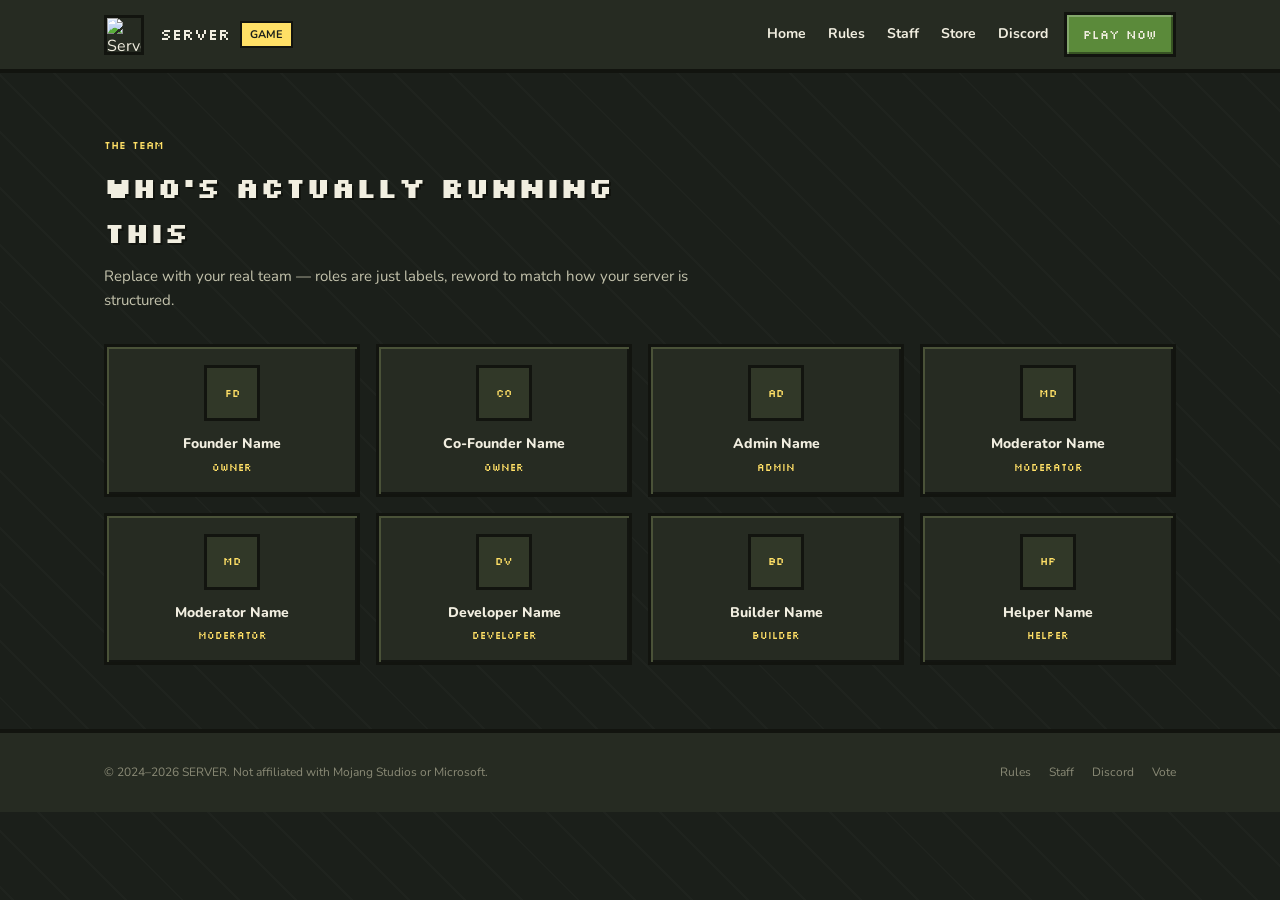
==== staff.html @ 4fe77b31 "Add files via upload" ====
<!DOCTYPE html>
<html lang="en">
<head>
<meta charset="UTF-8">
<meta name="viewport" content="width=device-width, initial-scale=1.0">
<title>Staff — Minecraft Server Website Template</title>
<link rel="preconnect" href="https://fonts.googleapis.com">
<link href="https://fonts.googleapis.com/css2?family=Silkscreen:wght@400;700&family=Nunito:wght@400;600;800&display=swap" rel="stylesheet">
<link rel="stylesheet" href="style.css">
</head>
<body>

<header class="nav">
  <div class="wrap nav-inner">
    <img class="nav-logo" src="images/logo.png" alt="Server logo">
    <div class="brand">
      <span data-site="serverName">SERVER</span>
      <span class="tag" data-site="gameName">GAME</span>
    </div>
    <nav class="links">
      <a href="index.html">Home</a>
      <a data-href="rules" href="rules.html">Rules</a>
      <a data-href="staff" href="staff.html">Staff</a>
      <a href="store.html">Store</a>
      <a data-href="discord" href="#">Discord</a>
    </nav>
    <a class="nav-cta" data-href="store" href="#">Play Now</a>
    <button class="nav-toggle" aria-label="Toggle menu">☰</button>
  </div>
</header>

<section class="section">
  <div class="wrap">
    <div class="section-head">
      <div class="section-eyebrow">The team</div>
      <h2>Who's actually running this</h2>
      <p class="section-sub">Replace with your real team — roles are just labels, reword to match how your server is structured.</p>
    </div>
    <div class="staff-grid">
      <div class="staff-card"><div class="staff-avatar">FD</div><div class="staff-name">Founder Name</div><div class="staff-role">Owner</div></div>
      <div class="staff-card"><div class="staff-avatar">CO</div><div class="staff-name">Co-Founder Name</div><div class="staff-role">Owner</div></div>
      <div class="staff-card"><div class="staff-avatar">AD</div><div class="staff-name">Admin Name</div><div class="staff-role">Admin</div></div>
      <div class="staff-card"><div class="staff-avatar">MD</div><div class="staff-name">Moderator Name</div><div class="staff-role">Moderator</div></div>
      <div class="staff-card"><div class="staff-avatar">MD</div><div class="staff-name">Moderator Name</div><div class="staff-role">Moderator</div></div>
      <div class="staff-card"><div class="staff-avatar">DV</div><div class="staff-name">Developer Name</div><div class="staff-role">Developer</div></div>
      <div class="staff-card"><div class="staff-avatar">BD</div><div class="staff-name">Builder Name</div><div class="staff-role">Builder</div></div>
      <div class="staff-card"><div class="staff-avatar">HP</div><div class="staff-name">Helper Name</div><div class="staff-role">Helper</div></div>
    </div>
  </div>
</section>

<footer>
  <div class="wrap footer-inner">
    <div>© <span data-site="foundedYear">2024</span>–2026 <span data-site="serverName">SERVER</span>. Not affiliated with Mojang Studios or Microsoft.</div>
    <div class="footer-links">
      <a data-href="rules" href="rules.html">Rules</a>
      <a data-href="staff" href="staff.html">Staff</a>
      <a data-href="discord" href="#">Discord</a>
      <a data-href="vote" href="#">Vote</a>
    </div>
  </div>
</footer>

<script src="config.js"></script>
<script src="script.js"></script>
</body>
</html>
---- style.css ----
/* minecraft theme — hotbar stat display, pixel bevels, Silkscreen font */

:root {
  --bg-0: #1b1f1a;
  --bg-1: #262b22;
  --bg-2: #313828;
  --border: #12140f;
  --panel-light: #4a5238;

  --text-hi: #f1eee0;
  --text-mid: #c3c2ac;
  --text-low: #8a8a76;

  --accent-primary: #5b8a3a;
  --accent-secondary: #ffe066;

  --font-display: 'Silkscreen', monospace;
  --font-body: 'Nunito', sans-serif;
}

* { box-sizing: border-box; margin: 0; padding: 0; }
html { scroll-behavior: smooth; }

body {
  background: var(--bg-0);
  background-image:
    repeating-linear-gradient(45deg, rgba(255,255,255,.02) 0 2px, transparent 2px 40px);
  color: var(--text-hi);
  font-family: var(--font-body);
  line-height: 1.6;
}

a { color: inherit; text-decoration: none; }
img { max-width: 100%; display: block; }
.wrap { max-width: 1120px; margin: 0 auto; padding: 0 24px; }

/* pixel bevel — the recurring motif instead of border-radius/shadow */
.pixel-panel {
  background: var(--bg-1);
  border: 4px solid var(--border);
  box-shadow: inset 3px 3px 0 var(--panel-light), inset -3px -3px 0 rgba(0,0,0,.5);
}

.status-dot {
  width: 10px; height: 10px;
  background: var(--accent-secondary);
  box-shadow: 0 0 0 2px var(--border);
  display: inline-block;
  animation: blink 1.6s steps(1) infinite;
}
@keyframes blink { 50% { opacity: .3; } }
@media (prefers-reduced-motion: reduce) { .status-dot { animation: none; } }

/* ---------- nav ---------- */
header.nav {
  background: var(--bg-1);
  border-bottom: 4px solid var(--border);
  position: sticky; top: 0; z-index: 50;
}
.nav-inner { display: flex; align-items: center; gap: 16px; padding: 12px 24px; }
.nav-logo {
  width: 40px; height: 40px;
  border: 3px solid var(--border);
  image-rendering: pixelated;
}
.brand { font-family: var(--font-display); font-size: 16px; display: flex; align-items: center; gap: 10px; }
.brand .tag {
  font-family: var(--font-body); font-weight: 700; font-size: 11px;
  color: var(--bg-0); background: var(--accent-secondary);
  padding: 3px 8px; border: 2px solid var(--border);
}
nav.links { display: flex; gap: 22px; margin-left: auto; font-size: 14px; font-weight: 700; }
nav.links a:hover { color: var(--accent-secondary); }
.nav-cta {
  font-family: var(--font-display); font-size: 12px;
  background: var(--accent-primary); color: var(--text-hi);
  padding: 10px 16px; border: 3px solid var(--border);
  box-shadow: inset 2px 2px 0 rgba(255,255,255,.25), inset -2px -2px 0 rgba(0,0,0,.4);
}
.nav-cta:active { box-shadow: inset -2px -2px 0 rgba(255,255,255,.25), inset 2px 2px 0 rgba(0,0,0,.4); }
.nav-toggle { display: none; background: var(--bg-2); border: 3px solid var(--border); color: var(--text-hi); padding: 8px 10px; }

/* ---------- hero w/ banner image slot ---------- */
.hero {
  position: relative;
  background-image: url('images/banner.png');
  background-size: cover;
  background-position: center;
  border-bottom: 6px solid var(--border);
}
.hero::after {
  content: "";
  position: absolute; inset: 0; z-index: 1;
  background: linear-gradient(180deg, rgba(27,31,26,.55), rgba(27,31,26,.92));
}
.hero-inner { position: relative; z-index: 2; padding: 80px 24px 40px; text-align: center; }
.eyebrow {
  font-family: var(--font-display); font-size: 11px; color: var(--accent-secondary);
  display: inline-flex; align-items: center; gap: 8px; margin-bottom: 18px;
}
h1.hero-title {
  font-family: var(--font-display);
  font-size: clamp(32px, 6vw, 56px);
  text-shadow: 4px 4px 0 var(--border);
  margin-bottom: 18px;
}
.hero-tagline { color: var(--text-hi); font-size: 16px; max-width: 50ch; margin: 0 auto 30px; }
.hero-actions { display: flex; gap: 14px; justify-content: center; flex-wrap: wrap; }

.btn {
  font-family: var(--font-display); font-size: 12px;
  padding: 14px 22px; border: 3px solid var(--border);
  cursor: pointer; display: inline-flex; align-items: center; gap: 8px;
}
.btn-primary { background: var(--accent-primary); color: var(--text-hi); box-shadow: inset 2px 2px 0 rgba(255,255,255,.3), inset -2px -2px 0 rgba(0,0,0,.4); }
.btn-ghost { background: var(--bg-1); color: var(--text-hi); box-shadow: inset 2px 2px 0 var(--panel-light), inset -2px -2px 0 rgba(0,0,0,.4); }
.btn:active { box-shadow: inset -2px -2px 0 rgba(255,255,255,.3), inset 2px 2px 0 rgba(0,0,0,.4); }

/* hotbar */
.hotbar {
  position: relative;
  display: flex;
  gap: 6px;
  justify-content: center;
  padding: 40px 24px 0;
  background: var(--bg-0);
  flex-wrap: wrap;
}
.slot {
  width: 68px; height: 68px;
  background: var(--bg-2);
  border: 3px solid var(--border);
  box-shadow: inset 3px 3px 0 var(--panel-light), inset -3px -3px 0 rgba(0,0,0,.5);
  display: flex; flex-direction: column; align-items: center; justify-content: center;
  position: relative;
}
.slot .icon { font-size: 20px; }
.slot .val { font-family: var(--font-display); font-size: 10px; color: var(--accent-secondary); margin-top: 4px; }
.slot .empty { opacity: .25; }
.slot::before {
  content: attr(data-label);
  position: absolute; bottom: -20px; font-size: 10px; color: var(--text-low);
  white-space: nowrap;
}

/* ---------- stats caption row under hotbar ---------- */
.hotbar-caption { text-align: center; padding: 30px 0 50px; color: var(--text-mid); font-size: 13px; }

/* ---------- section shell ---------- */
.section { padding: 64px 0; }
.section-head { margin-bottom: 32px; max-width: 60ch; }
.section-eyebrow { font-family: var(--font-display); font-size: 11px; color: var(--accent-secondary); margin-bottom: 10px; }
.section h2 { font-family: var(--font-display); font-size: clamp(20px,3vw,28px); margin-bottom: 10px; text-shadow: 2px 2px 0 var(--border); }
.section-sub { color: var(--text-mid); font-size: 15px; }

/* ---------- feature cards ---------- */
.card-grid { display: grid; grid-template-columns: repeat(3,1fr); gap: 18px; }
.card { background: var(--bg-1); border: 3px solid var(--border); box-shadow: inset 2px 2px 0 var(--panel-light), inset -2px -2px 0 rgba(0,0,0,.5); padding: 22px; }
.card-icon { width: 34px; height: 34px; background: var(--accent-primary); border: 2px solid var(--border); display:flex;align-items:center;justify-content:center; font-family: var(--font-display); font-size:12px; margin-bottom:14px; }
.card h3 { font-size: 15px; margin-bottom: 8px; }
.card p { color: var(--text-mid); font-size: 14px; }

/* ---------- gallery (image slots) ---------- */
.gallery-grid { display: grid; grid-template-columns: repeat(3,1fr); gap: 14px; }
.gallery-frame { border: 4px solid var(--border); box-shadow: inset 3px 3px 0 var(--panel-light), inset -3px -3px 0 rgba(0,0,0,.5); overflow: hidden; }
.gallery-frame img { width: 100%; height: 180px; object-fit: cover; image-rendering: pixelated; }

/* ---------- footer ---------- */
footer { border-top: 4px solid var(--border); padding: 30px 0; background: var(--bg-1); }
.footer-inner { display: flex; justify-content: space-between; flex-wrap: wrap; gap: 12px; font-size: 12px; color: var(--text-low); }
.footer-links { display: flex; gap: 18px; }
.footer-links a:hover { color: var(--accent-secondary); }

/* ---------- rules page ---------- */
.rules-block { margin-bottom: 30px; }
.rules-block h3 { font-family: var(--font-display); font-size: 13px; color: var(--accent-secondary); margin-bottom: 14px; padding-bottom: 8px; border-bottom: 3px solid var(--border); }
.rules-list { list-style: none; }
.rules-list li { display: flex; gap: 12px; padding: 10px 0; border-bottom: 2px dashed var(--panel-light); font-size: 14px; color: var(--text-mid); }
.rules-list li .num { font-family: var(--font-display); color: var(--accent-secondary); flex-shrink: 0; font-size: 11px; }

/* ---------- staff page ---------- */
.staff-grid { display: grid; grid-template-columns: repeat(4,1fr); gap: 16px; }
.staff-card { background: var(--bg-1); border: 3px solid var(--border); box-shadow: inset 2px 2px 0 var(--panel-light), inset -2px -2px 0 rgba(0,0,0,.5); padding: 18px; text-align: center; }
.staff-avatar { width: 56px; height: 56px; background: var(--bg-2); border: 3px solid var(--border); margin: 0 auto 12px; display: flex; align-items: center; justify-content: center; font-family: var(--font-display); font-size: 11px; color: var(--accent-secondary); }
.staff-name { font-weight: 800; font-size: 14px; }
.staff-role { font-family: var(--font-display); font-size: 10px; color: var(--accent-secondary); margin-top: 4px; }

/* ---------- store page ---------- */
.plan-grid { display: grid; grid-template-columns: repeat(3,1fr); gap: 18px; }
.plan-card { background: var(--bg-1); border: 3px solid var(--border); box-shadow: inset 2px 2px 0 var(--panel-light), inset -2px -2px 0 rgba(0,0,0,.5); padding: 26px 22px; display: flex; flex-direction: column; }
.plan-card.featured { border-color: var(--accent-secondary); }
.plan-name { font-family: var(--font-display); font-size: 14px; margin-bottom: 8px; }
.plan-price { font-family: var(--font-display); font-size: 26px; color: var(--accent-secondary); margin-bottom: 16px; }
.plan-price span { font-size: 11px; color: var(--text-low); font-family: var(--font-body); }
.plan-list { list-style: none; margin-bottom: 22px; flex: 1; }
.plan-list li { font-size: 13px; color: var(--text-mid); padding: 6px 0; }
.plan-list li::before { content: "\25A0 "; color: var(--accent-primary); }

@media (max-width: 860px) {
  .card-grid, .staff-grid, .plan-grid, .gallery-grid { grid-template-columns: repeat(2,1fr); }
  nav.links { display: none; }
  nav.links.nav-open { display: flex; flex-direction: column; position: absolute; top: 64px; right: 24px; background: var(--bg-1); border: 3px solid var(--border); padding: 14px; }
  .nav-toggle { display: block; }
}
@media (max-width: 560px) {
  .card-grid, .staff-grid, .plan-grid, .gallery-grid { grid-template-columns: 1fr; }
}

/* animations */

/* scroll-reveal — classes toggled by script.js */
.reveal { opacity: 0; transform: translateY(18px); transition: opacity .5s ease, transform .5s ease; }
.reveal.in { opacity: 1; transform: none; }
@media (prefers-reduced-motion: reduce) { .reveal { opacity: 1; transform: none; transition: none; } }

/* nav mobile menu slide-in */
nav.links.nav-open { animation: navSlideIn .2s ease; }
@keyframes navSlideIn { from { opacity: 0; transform: translateY(-6px); } to { opacity: 1; transform: none; } }

/* hover polish */
.card, .staff-card, .plan-card { transition: transform .2s ease; }
.card:hover, .staff-card:hover, .plan-card:hover { transform: translateY(-4px); }
.slot { transition: transform .15s ease, filter .15s ease; }
.slot:hover { transform: translateY(-3px); filter: brightness(1.2); }
.gallery-frame img { transition: transform .3s ease; }
.gallery-frame:hover img { transform: scale(1.06); }

/* achievement toast (index.html only) — mimics Minecraft's own
   "Achievement Get!" popup, slides in top-right then back out */
.achievement-toast {
  position: fixed; top: 20px; right: 20px; z-index: 200;
  display: flex; align-items: center; gap: 12px;
  background: var(--bg-1); border: 3px solid var(--border);
  box-shadow: inset 3px 3px 0 var(--panel-light), inset -3px -3px 0 rgba(0,0,0,.5), 0 8px 20px rgba(0,0,0,.4);
  padding: 12px 18px 12px 14px;
  transform: translateX(140%);
  animation: toastIn .4s ease .3s forwards, toastOut .4s ease 4.5s forwards;
}
.achievement-toast .toast-icon { font-size: 24px; }
.achievement-toast .toast-title { font-family: var(--font-display); font-size: 11px; color: var(--accent-secondary); margin-bottom: 4px; }
.achievement-toast .toast-sub { font-size: 12px; color: var(--text-mid); }
@keyframes toastIn { to { transform: translateX(0); } }
@keyframes toastOut { to { transform: translateX(140%); } }
@media (prefers-reduced-motion: reduce) { .achievement-toast { animation: none; transform: translateX(0); } }
@media (max-width: 560px) { .achievement-toast { left: 16px; right: 16px; top: 12px; } }
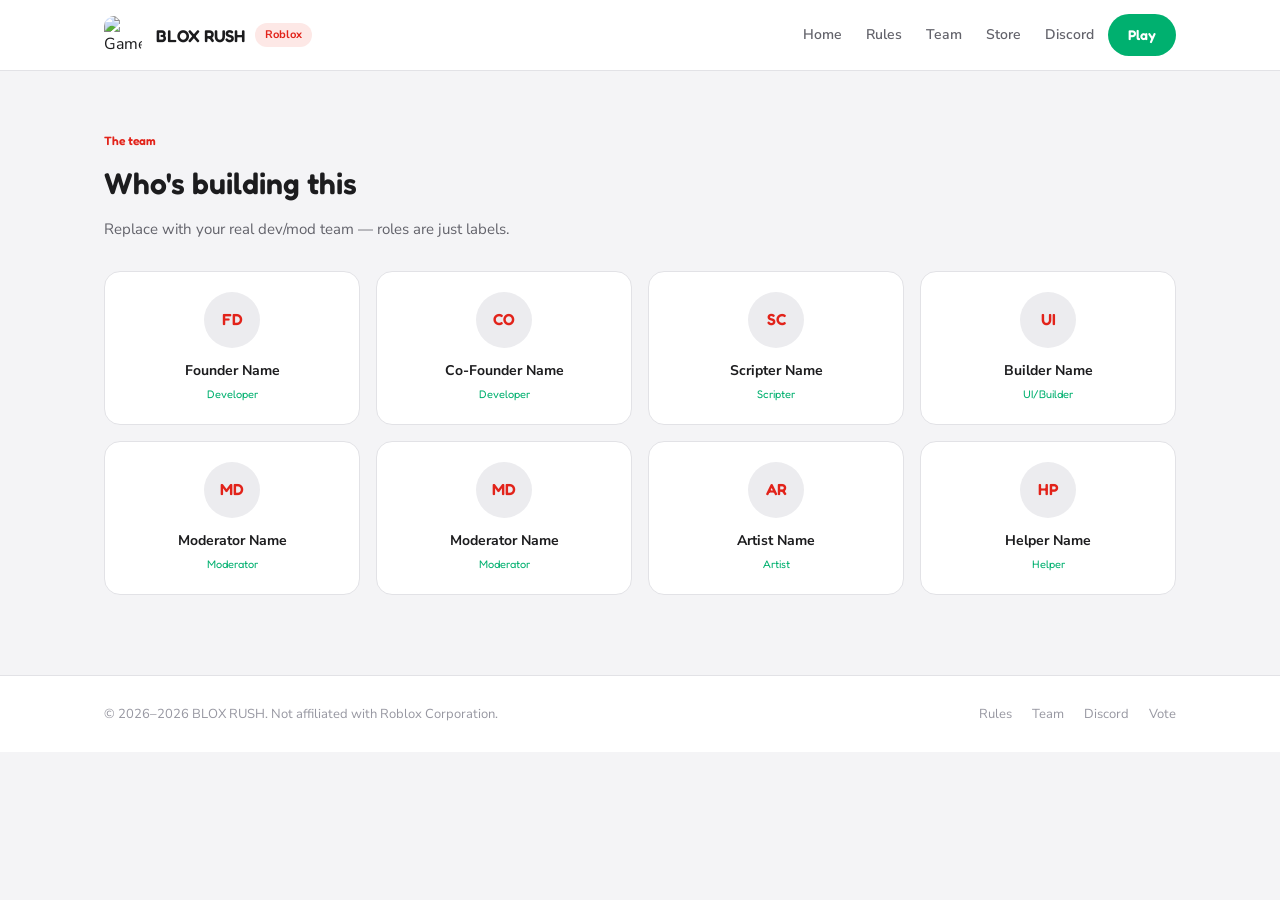
==== commit 277b08b4: "Add files via upload" ====
--- a/staff.html
+++ b/staff.html
@@ -3,28 +3,28 @@
 <head>
 <meta charset="UTF-8">
 <meta name="viewport" content="width=device-width, initial-scale=1.0">
-<title>Staff — Minecraft Server Website Template</title>
+<title>Team — Roblox Game Website Template</title>
 <link rel="preconnect" href="https://fonts.googleapis.com">
-<link href="https://fonts.googleapis.com/css2?family=Silkscreen:wght@400;700&family=Nunito:wght@400;600;800&display=swap" rel="stylesheet">
+<link href="https://fonts.googleapis.com/css2?family=Fredoka:wght@500;600&family=Nunito+Sans:wght@400;600;800&display=swap" rel="stylesheet">
 <link rel="stylesheet" href="style.css">
 </head>
 <body>
 
 <header class="nav">
   <div class="wrap nav-inner">
-    <img class="nav-logo" src="images/logo.png" alt="Server logo">
+    <img class="nav-logo" src="images/logo.png" alt="Game logo">
     <div class="brand">
-      <span data-site="serverName">SERVER</span>
-      <span class="tag" data-site="gameName">GAME</span>
+      <span data-site="serverName">GAME</span>
+      <span class="tag" data-site="gameName">Roblox</span>
     </div>
     <nav class="links">
       <a href="index.html">Home</a>
       <a data-href="rules" href="rules.html">Rules</a>
-      <a data-href="staff" href="staff.html">Staff</a>
+      <a data-href="staff" href="staff.html">Team</a>
       <a href="store.html">Store</a>
       <a data-href="discord" href="#">Discord</a>
     </nav>
-    <a class="nav-cta" data-href="store" href="#">Play Now</a>
+    <a class="nav-cta" data-href="store" href="#">Play</a>
     <button class="nav-toggle" aria-label="Toggle menu">☰</button>
   </div>
 </header>
@@ -33,17 +33,17 @@
   <div class="wrap">
     <div class="section-head">
       <div class="section-eyebrow">The team</div>
-      <h2>Who's actually running this</h2>
-      <p class="section-sub">Replace with your real team — roles are just labels, reword to match how your server is structured.</p>
+      <h2>Who's building this</h2>
+      <p class="section-sub">Replace with your real dev/mod team — roles are just labels.</p>
     </div>
     <div class="staff-grid">
-      <div class="staff-card"><div class="staff-avatar">FD</div><div class="staff-name">Founder Name</div><div class="staff-role">Owner</div></div>
-      <div class="staff-card"><div class="staff-avatar">CO</div><div class="staff-name">Co-Founder Name</div><div class="staff-role">Owner</div></div>
-      <div class="staff-card"><div class="staff-avatar">AD</div><div class="staff-name">Admin Name</div><div class="staff-role">Admin</div></div>
+      <div class="staff-card"><div class="staff-avatar">FD</div><div class="staff-name">Founder Name</div><div class="staff-role">Developer</div></div>
+      <div class="staff-card"><div class="staff-avatar">CO</div><div class="staff-name">Co-Founder Name</div><div class="staff-role">Developer</div></div>
+      <div class="staff-card"><div class="staff-avatar">SC</div><div class="staff-name">Scripter Name</div><div class="staff-role">Scripter</div></div>
+      <div class="staff-card"><div class="staff-avatar">UI</div><div class="staff-name">Builder Name</div><div class="staff-role">UI/Builder</div></div>
       <div class="staff-card"><div class="staff-avatar">MD</div><div class="staff-name">Moderator Name</div><div class="staff-role">Moderator</div></div>
       <div class="staff-card"><div class="staff-avatar">MD</div><div class="staff-name">Moderator Name</div><div class="staff-role">Moderator</div></div>
-      <div class="staff-card"><div class="staff-avatar">DV</div><div class="staff-name">Developer Name</div><div class="staff-role">Developer</div></div>
-      <div class="staff-card"><div class="staff-avatar">BD</div><div class="staff-name">Builder Name</div><div class="staff-role">Builder</div></div>
+      <div class="staff-card"><div class="staff-avatar">AR</div><div class="staff-name">Artist Name</div><div class="staff-role">Artist</div></div>
       <div class="staff-card"><div class="staff-avatar">HP</div><div class="staff-name">Helper Name</div><div class="staff-role">Helper</div></div>
     </div>
   </div>
@@ -51,10 +51,10 @@
 
 <footer>
   <div class="wrap footer-inner">
-    <div>© <span data-site="foundedYear">2024</span>–2026 <span data-site="serverName">SERVER</span>. Not affiliated with Mojang Studios or Microsoft.</div>
+    <div>© <span data-site="foundedYear">2024</span>–2026 <span data-site="serverName">GAME</span>. Not affiliated with Roblox Corporation.</div>
     <div class="footer-links">
       <a data-href="rules" href="rules.html">Rules</a>
-      <a data-href="staff" href="staff.html">Staff</a>
+      <a data-href="staff" href="staff.html">Team</a>
       <a data-href="discord" href="#">Discord</a>
       <a data-href="vote" href="#">Vote</a>
     </div>
--- a/style.css
+++ b/style.css
@@ -1,205 +1,154 @@
-/* minecraft theme — hotbar stat display, pixel bevels, Silkscreen font */
+/* roblox theme — light UI, badge shelf, big rounded Play CTA */
 
 :root {
-  --bg-0: #1b1f1a;
-  --bg-1: #262b22;
-  --bg-2: #313828;
-  --border: #12140f;
-  --panel-light: #4a5238;
+  --bg-0: #f4f4f6;
+  --bg-1: #ffffff;
+  --bg-2: #ececef;
+  --border: #e2e2e6;
 
-  --text-hi: #f1eee0;
-  --text-mid: #c3c2ac;
-  --text-low: #8a8a76;
+  --text-hi: #1c1c1e;
+  --text-mid: #63636b;
+  --text-low: #9797a1;
 
-  --accent-primary: #5b8a3a;
-  --accent-secondary: #ffe066;
+  --accent-primary: #e2231a;
+  --accent-secondary: #00b06f;
 
-  --font-display: 'Silkscreen', monospace;
-  --font-body: 'Nunito', sans-serif;
+  --font-display: 'Fredoka', sans-serif;
+  --font-body: 'Nunito Sans', sans-serif;
+  --radius: 16px;
 }
 
 * { box-sizing: border-box; margin: 0; padding: 0; }
 html { scroll-behavior: smooth; }
-
-body {
-  background: var(--bg-0);
-  background-image:
-    repeating-linear-gradient(45deg, rgba(255,255,255,.02) 0 2px, transparent 2px 40px);
-  color: var(--text-hi);
-  font-family: var(--font-body);
-  line-height: 1.6;
-}
-
+body { background: var(--bg-0); color: var(--text-hi); font-family: var(--font-body); line-height: 1.6; }
 a { color: inherit; text-decoration: none; }
 img { max-width: 100%; display: block; }
 .wrap { max-width: 1120px; margin: 0 auto; padding: 0 24px; }
 
-/* pixel bevel — the recurring motif instead of border-radius/shadow */
-.pixel-panel {
-  background: var(--bg-1);
-  border: 4px solid var(--border);
-  box-shadow: inset 3px 3px 0 var(--panel-light), inset -3px -3px 0 rgba(0,0,0,.5);
+.status-dot {
+  width: 9px; height: 9px; border-radius: 50%;
+  background: var(--accent-secondary);
+  box-shadow: 0 0 0 0 rgba(0,176,111,.5);
+  animation: pulse 1.8s infinite;
+  display: inline-block;
 }
-
-.status-dot {
-  width: 10px; height: 10px;
-  background: var(--accent-secondary);
-  box-shadow: 0 0 0 2px var(--border);
-  display: inline-block;
-  animation: blink 1.6s steps(1) infinite;
-}
-@keyframes blink { 50% { opacity: .3; } }
+@keyframes pulse { 70% { box-shadow: 0 0 0 6px rgba(0,176,111,0); } }
 @media (prefers-reduced-motion: reduce) { .status-dot { animation: none; } }
 
 /* ---------- nav ---------- */
-header.nav {
-  background: var(--bg-1);
-  border-bottom: 4px solid var(--border);
-  position: sticky; top: 0; z-index: 50;
+header.nav { background: var(--bg-1); border-bottom: 1px solid var(--border); position: sticky; top: 0; z-index: 50; }
+.nav-inner { display: flex; align-items: center; gap: 14px; padding: 14px 24px; }
+.nav-logo { width: 38px; height: 38px; border-radius: 10px; object-fit: cover; }
+.brand { font-family: var(--font-display); font-weight: 600; font-size: 17px; display: flex; align-items: center; gap: 10px; }
+.brand .tag { font-family: var(--font-body); font-weight: 700; font-size: 11px; color: var(--accent-primary); background: #fde8e6; padding: 3px 10px; border-radius: 999px; }
+nav.links { display: flex; gap: 24px; margin-left: auto; font-size: 14px; font-weight: 600; color: var(--text-mid); }
+nav.links a:hover { color: var(--accent-primary); }
+.nav-cta {
+  font-family: var(--font-display); font-weight: 600; font-size: 14px;
+  background: var(--accent-secondary); color: #fff;
+  padding: 10px 20px; border-radius: 999px;
 }
-.nav-inner { display: flex; align-items: center; gap: 16px; padding: 12px 24px; }
-.nav-logo {
-  width: 40px; height: 40px;
-  border: 3px solid var(--border);
-  image-rendering: pixelated;
-}
-.brand { font-family: var(--font-display); font-size: 16px; display: flex; align-items: center; gap: 10px; }
-.brand .tag {
-  font-family: var(--font-body); font-weight: 700; font-size: 11px;
-  color: var(--bg-0); background: var(--accent-secondary);
-  padding: 3px 8px; border: 2px solid var(--border);
-}
-nav.links { display: flex; gap: 22px; margin-left: auto; font-size: 14px; font-weight: 700; }
-nav.links a:hover { color: var(--accent-secondary); }
-.nav-cta {
-  font-family: var(--font-display); font-size: 12px;
-  background: var(--accent-primary); color: var(--text-hi);
-  padding: 10px 16px; border: 3px solid var(--border);
-  box-shadow: inset 2px 2px 0 rgba(255,255,255,.25), inset -2px -2px 0 rgba(0,0,0,.4);
-}
-.nav-cta:active { box-shadow: inset -2px -2px 0 rgba(255,255,255,.25), inset 2px 2px 0 rgba(0,0,0,.4); }
-.nav-toggle { display: none; background: var(--bg-2); border: 3px solid var(--border); color: var(--text-hi); padding: 8px 10px; }
+.nav-cta:hover { filter: brightness(1.06); }
+.nav-toggle { display: none; background: var(--bg-2); border: none; border-radius: 10px; color: var(--text-hi); padding: 8px 12px; }
 
 /* ---------- hero w/ banner image slot ---------- */
-.hero {
+.hero { padding: 48px 0 0; }
+.hero-card {
   position: relative;
+  border-radius: 24px;
+  overflow: hidden;
   background-image: url('images/banner.png');
   background-size: cover;
   background-position: center;
-  border-bottom: 6px solid var(--border);
+  padding: 90px 40px;
+  text-align: center;
 }
-.hero::after {
-  content: "";
-  position: absolute; inset: 0; z-index: 1;
-  background: linear-gradient(180deg, rgba(27,31,26,.55), rgba(27,31,26,.92));
-}
-.hero-inner { position: relative; z-index: 2; padding: 80px 24px 40px; text-align: center; }
-.eyebrow {
-  font-family: var(--font-display); font-size: 11px; color: var(--accent-secondary);
-  display: inline-flex; align-items: center; gap: 8px; margin-bottom: 18px;
-}
-h1.hero-title {
-  font-family: var(--font-display);
-  font-size: clamp(32px, 6vw, 56px);
-  text-shadow: 4px 4px 0 var(--border);
-  margin-bottom: 18px;
-}
-.hero-tagline { color: var(--text-hi); font-size: 16px; max-width: 50ch; margin: 0 auto 30px; }
+.hero-card::after { content: ""; position: absolute; inset: 0; z-index: 1; background: linear-gradient(180deg, rgba(0,0,0,.15), rgba(0,0,0,.55)); }
+.hero-content { position: relative; z-index: 2; }
+.eyebrow { font-family: var(--font-display); font-weight: 600; font-size: 12px; color: #fff; display: inline-flex; align-items: center; gap: 8px; background: rgba(0,0,0,.3); padding: 6px 14px; border-radius: 999px; margin-bottom: 20px; }
+h1.hero-title { font-family: var(--font-display); font-weight: 600; font-size: clamp(34px,6vw,58px); color: #fff; margin-bottom: 14px; }
+.hero-tagline { color: #f2f2f2; font-size: 16px; max-width: 50ch; margin: 0 auto 28px; }
 .hero-actions { display: flex; gap: 14px; justify-content: center; flex-wrap: wrap; }
 
-.btn {
-  font-family: var(--font-display); font-size: 12px;
-  padding: 14px 22px; border: 3px solid var(--border);
-  cursor: pointer; display: inline-flex; align-items: center; gap: 8px;
+.btn { font-family: var(--font-display); font-weight: 600; font-size: 14px; padding: 14px 26px; border-radius: 999px; border: none; cursor: pointer; display: inline-flex; align-items: center; gap: 8px; }
+.btn-primary { background: var(--accent-secondary); color: #fff; }
+.btn-primary:hover { filter: brightness(1.06); }
+.btn-ghost { background: #fff; color: var(--text-hi); }
+.btn-ghost:hover { background: var(--bg-2); }
+
+/* badge shelf */
+.badge-shelf { display: flex; gap: 20px; justify-content: center; flex-wrap: wrap; padding: 36px 0 8px; }
+.badge {
+  width: 92px; text-align: center;
 }
-.btn-primary { background: var(--accent-primary); color: var(--text-hi); box-shadow: inset 2px 2px 0 rgba(255,255,255,.3), inset -2px -2px 0 rgba(0,0,0,.4); }
-.btn-ghost { background: var(--bg-1); color: var(--text-hi); box-shadow: inset 2px 2px 0 var(--panel-light), inset -2px -2px 0 rgba(0,0,0,.4); }
-.btn:active { box-shadow: inset -2px -2px 0 rgba(255,255,255,.3), inset 2px 2px 0 rgba(0,0,0,.4); }
+.badge-icon {
+  width: 64px; height: 64px; border-radius: 50%;
+  background: var(--bg-1); border: 3px solid var(--border);
+  display: flex; align-items: center; justify-content: center;
+  font-size: 22px; margin: 0 auto 8px;
+}
+.badge-icon.hot { border-color: var(--accent-primary); }
+.badge-val { font-family: var(--font-display); font-weight: 600; font-size: 15px; }
+.badge-label { font-size: 11px; color: var(--text-low); }
 
-/* hotbar */
-.hotbar {
-  position: relative;
-  display: flex;
-  gap: 6px;
-  justify-content: center;
-  padding: 40px 24px 0;
-  background: var(--bg-0);
-  flex-wrap: wrap;
-}
-.slot {
-  width: 68px; height: 68px;
-  background: var(--bg-2);
-  border: 3px solid var(--border);
-  box-shadow: inset 3px 3px 0 var(--panel-light), inset -3px -3px 0 rgba(0,0,0,.5);
-  display: flex; flex-direction: column; align-items: center; justify-content: center;
-  position: relative;
-}
-.slot .icon { font-size: 20px; }
-.slot .val { font-family: var(--font-display); font-size: 10px; color: var(--accent-secondary); margin-top: 4px; }
-.slot .empty { opacity: .25; }
-.slot::before {
-  content: attr(data-label);
-  position: absolute; bottom: -20px; font-size: 10px; color: var(--text-low);
-  white-space: nowrap;
-}
-
-/* ---------- stats caption row under hotbar ---------- */
-.hotbar-caption { text-align: center; padding: 30px 0 50px; color: var(--text-mid); font-size: 13px; }
+.ip-caption { text-align: center; padding: 10px 0 40px; color: var(--text-mid); font-size: 13px; }
+.ip-caption button { font-family: var(--font-display); background: var(--bg-2); border: none; border-radius: 999px; padding: 6px 14px; font-size: 12px; cursor: pointer; margin-left: 6px; }
+.ip-caption button:hover { background: var(--border); }
 
 /* ---------- section shell ---------- */
-.section { padding: 64px 0; }
-.section-head { margin-bottom: 32px; max-width: 60ch; }
-.section-eyebrow { font-family: var(--font-display); font-size: 11px; color: var(--accent-secondary); margin-bottom: 10px; }
-.section h2 { font-family: var(--font-display); font-size: clamp(20px,3vw,28px); margin-bottom: 10px; text-shadow: 2px 2px 0 var(--border); }
+.section { padding: 60px 0; }
+.section-head { margin-bottom: 30px; max-width: 60ch; }
+.section-eyebrow { font-family: var(--font-display); font-weight: 600; font-size: 12px; color: var(--accent-primary); margin-bottom: 8px; }
+.section h2 { font-family: var(--font-display); font-weight: 600; font-size: clamp(22px,3vw,30px); margin-bottom: 10px; }
 .section-sub { color: var(--text-mid); font-size: 15px; }
 
 /* ---------- feature cards ---------- */
 .card-grid { display: grid; grid-template-columns: repeat(3,1fr); gap: 18px; }
-.card { background: var(--bg-1); border: 3px solid var(--border); box-shadow: inset 2px 2px 0 var(--panel-light), inset -2px -2px 0 rgba(0,0,0,.5); padding: 22px; }
-.card-icon { width: 34px; height: 34px; background: var(--accent-primary); border: 2px solid var(--border); display:flex;align-items:center;justify-content:center; font-family: var(--font-display); font-size:12px; margin-bottom:14px; }
-.card h3 { font-size: 15px; margin-bottom: 8px; }
+.card { background: var(--bg-1); border: 1px solid var(--border); border-radius: var(--radius); padding: 24px; box-shadow: 0 2px 10px rgba(0,0,0,.03); }
+.card-icon { width: 38px; height: 38px; border-radius: 12px; background: #fde8e6; color: var(--accent-primary); display: flex; align-items: center; justify-content: center; font-family: var(--font-display); font-weight: 600; margin-bottom: 14px; }
+.card h3 { font-size: 16px; margin-bottom: 8px; }
 .card p { color: var(--text-mid); font-size: 14px; }
 
-/* ---------- gallery (image slots) ---------- */
-.gallery-grid { display: grid; grid-template-columns: repeat(3,1fr); gap: 14px; }
-.gallery-frame { border: 4px solid var(--border); box-shadow: inset 3px 3px 0 var(--panel-light), inset -3px -3px 0 rgba(0,0,0,.5); overflow: hidden; }
-.gallery-frame img { width: 100%; height: 180px; object-fit: cover; image-rendering: pixelated; }
+/* ---------- gallery / media row ---------- */
+.gallery-grid { display: grid; grid-template-columns: repeat(3,1fr); gap: 16px; }
+.gallery-frame { border-radius: var(--radius); overflow: hidden; box-shadow: 0 2px 10px rgba(0,0,0,.05); }
+.gallery-frame img { width: 100%; height: 180px; object-fit: cover; }
 
 /* ---------- footer ---------- */
-footer { border-top: 4px solid var(--border); padding: 30px 0; background: var(--bg-1); }
-.footer-inner { display: flex; justify-content: space-between; flex-wrap: wrap; gap: 12px; font-size: 12px; color: var(--text-low); }
-.footer-links { display: flex; gap: 18px; }
-.footer-links a:hover { color: var(--accent-secondary); }
+footer { border-top: 1px solid var(--border); padding: 28px 0; background: var(--bg-1); margin-top: 20px; }
+.footer-inner { display: flex; justify-content: space-between; flex-wrap: wrap; gap: 12px; font-size: 13px; color: var(--text-low); }
+.footer-links { display: flex; gap: 20px; }
+.footer-links a:hover { color: var(--accent-primary); }
 
 /* ---------- rules page ---------- */
 .rules-block { margin-bottom: 30px; }
-.rules-block h3 { font-family: var(--font-display); font-size: 13px; color: var(--accent-secondary); margin-bottom: 14px; padding-bottom: 8px; border-bottom: 3px solid var(--border); }
+.rules-block h3 { font-family: var(--font-display); font-weight: 600; font-size: 15px; color: var(--accent-primary); margin-bottom: 14px; }
 .rules-list { list-style: none; }
-.rules-list li { display: flex; gap: 12px; padding: 10px 0; border-bottom: 2px dashed var(--panel-light); font-size: 14px; color: var(--text-mid); }
-.rules-list li .num { font-family: var(--font-display); color: var(--accent-secondary); flex-shrink: 0; font-size: 11px; }
+.rules-list li { display: flex; gap: 12px; padding: 12px 14px; border-radius: 12px; font-size: 14px; color: var(--text-mid); background: var(--bg-1); margin-bottom: 8px; border: 1px solid var(--border); }
+.rules-list li .num { font-family: var(--font-display); font-weight: 600; color: var(--accent-primary); flex-shrink: 0; }
 
 /* ---------- staff page ---------- */
 .staff-grid { display: grid; grid-template-columns: repeat(4,1fr); gap: 16px; }
-.staff-card { background: var(--bg-1); border: 3px solid var(--border); box-shadow: inset 2px 2px 0 var(--panel-light), inset -2px -2px 0 rgba(0,0,0,.5); padding: 18px; text-align: center; }
-.staff-avatar { width: 56px; height: 56px; background: var(--bg-2); border: 3px solid var(--border); margin: 0 auto 12px; display: flex; align-items: center; justify-content: center; font-family: var(--font-display); font-size: 11px; color: var(--accent-secondary); }
-.staff-name { font-weight: 800; font-size: 14px; }
-.staff-role { font-family: var(--font-display); font-size: 10px; color: var(--accent-secondary); margin-top: 4px; }
+.staff-card { background: var(--bg-1); border: 1px solid var(--border); border-radius: var(--radius); padding: 20px; text-align: center; }
+.staff-avatar { width: 56px; height: 56px; border-radius: 50%; background: var(--bg-2); margin: 0 auto 12px; display: flex; align-items: center; justify-content: center; font-family: var(--font-display); font-weight: 600; color: var(--accent-primary); }
+.staff-name { font-weight: 700; font-size: 14px; }
+.staff-role { font-family: var(--font-display); font-size: 11px; color: var(--accent-secondary); margin-top: 4px; }
 
 /* ---------- store page ---------- */
 .plan-grid { display: grid; grid-template-columns: repeat(3,1fr); gap: 18px; }
-.plan-card { background: var(--bg-1); border: 3px solid var(--border); box-shadow: inset 2px 2px 0 var(--panel-light), inset -2px -2px 0 rgba(0,0,0,.5); padding: 26px 22px; display: flex; flex-direction: column; }
-.plan-card.featured { border-color: var(--accent-secondary); }
-.plan-name { font-family: var(--font-display); font-size: 14px; margin-bottom: 8px; }
-.plan-price { font-family: var(--font-display); font-size: 26px; color: var(--accent-secondary); margin-bottom: 16px; }
-.plan-price span { font-size: 11px; color: var(--text-low); font-family: var(--font-body); }
+.plan-card { background: var(--bg-1); border: 1px solid var(--border); border-radius: var(--radius); padding: 28px 24px; display: flex; flex-direction: column; box-shadow: 0 2px 10px rgba(0,0,0,.03); }
+.plan-card.featured { border-color: var(--accent-primary); border-width: 2px; }
+.plan-name { font-family: var(--font-display); font-weight: 600; font-size: 16px; margin-bottom: 6px; }
+.plan-price { font-family: var(--font-display); font-weight: 600; font-size: 28px; color: var(--accent-primary); margin-bottom: 16px; }
+.plan-price span { font-size: 12px; color: var(--text-low); font-family: var(--font-body); }
 .plan-list { list-style: none; margin-bottom: 22px; flex: 1; }
 .plan-list li { font-size: 13px; color: var(--text-mid); padding: 6px 0; }
-.plan-list li::before { content: "\25A0 "; color: var(--accent-primary); }
+.plan-list li::before { content: "✓ "; color: var(--accent-secondary); font-weight: 700; }
 
 @media (max-width: 860px) {
   .card-grid, .staff-grid, .plan-grid, .gallery-grid { grid-template-columns: repeat(2,1fr); }
   nav.links { display: none; }
-  nav.links.nav-open { display: flex; flex-direction: column; position: absolute; top: 64px; right: 24px; background: var(--bg-1); border: 3px solid var(--border); padding: 14px; }
+  nav.links.nav-open { display: flex; flex-direction: column; position: absolute; top: 64px; right: 24px; background: var(--bg-1); border: 1px solid var(--border); border-radius: var(--radius); padding: 16px; box-shadow: 0 8px 24px rgba(0,0,0,.1); }
   .nav-toggle { display: block; }
 }
 @media (max-width: 560px) {
@@ -211,35 +160,35 @@
 /* scroll-reveal — classes toggled by script.js */
 .reveal { opacity: 0; transform: translateY(18px); transition: opacity .5s ease, transform .5s ease; }
 .reveal.in { opacity: 1; transform: none; }
-@media (prefers-reduced-motion: reduce) { .reveal { opacity: 1; transform: none; transition: none; } }
+/* badges get a bouncier pop instead of a plain slide-up */
+.badge.reveal { transform: scale(.6); transition: opacity .4s ease, transform .45s cubic-bezier(.34,1.56,.64,1); }
+.badge.reveal.in { transform: scale(1); }
+@media (prefers-reduced-motion: reduce) { .reveal, .badge.reveal { opacity: 1; transform: none; transition: none; } }
 
 /* nav mobile menu slide-in */
 nav.links.nav-open { animation: navSlideIn .2s ease; }
 @keyframes navSlideIn { from { opacity: 0; transform: translateY(-6px); } to { opacity: 1; transform: none; } }
 
+/* the hero Play button gets a soft recurring glow — the rest of
+   .btn-primary (store page etc.) stays static so it's not overused */
+.hero-card .btn-primary {
+  animation: playGlow 2.2s ease-in-out infinite;
+}
+@keyframes playGlow {
+  0%, 100% { box-shadow: 0 0 0 0 rgba(0,176,111,.45); }
+  50% { box-shadow: 0 0 0 9px rgba(0,176,111,0); }
+}
+
 /* hover polish */
-.card, .staff-card, .plan-card { transition: transform .2s ease; }
-.card:hover, .staff-card:hover, .plan-card:hover { transform: translateY(-4px); }
-.slot { transition: transform .15s ease, filter .15s ease; }
-.slot:hover { transform: translateY(-3px); filter: brightness(1.2); }
+.card, .staff-card, .plan-card {
+  transition: transform .2s ease, box-shadow .2s ease;
+}
+.card:hover, .staff-card:hover, .plan-card:hover {
+  transform: translateY(-5px);
+  box-shadow: 0 12px 28px rgba(0,0,0,.08);
+}
+.badge-icon { transition: transform .2s ease, border-color .2s ease; }
+.badge:hover .badge-icon { transform: translateY(-3px) scale(1.06); border-color: var(--accent-primary); }
 .gallery-frame img { transition: transform .3s ease; }
 .gallery-frame:hover img { transform: scale(1.06); }
-
-/* achievement toast (index.html only) — mimics Minecraft's own
-   "Achievement Get!" popup, slides in top-right then back out */
-.achievement-toast {
-  position: fixed; top: 20px; right: 20px; z-index: 200;
-  display: flex; align-items: center; gap: 12px;
-  background: var(--bg-1); border: 3px solid var(--border);
-  box-shadow: inset 3px 3px 0 var(--panel-light), inset -3px -3px 0 rgba(0,0,0,.5), 0 8px 20px rgba(0,0,0,.4);
-  padding: 12px 18px 12px 14px;
-  transform: translateX(140%);
-  animation: toastIn .4s ease .3s forwards, toastOut .4s ease 4.5s forwards;
-}
-.achievement-toast .toast-icon { font-size: 24px; }
-.achievement-toast .toast-title { font-family: var(--font-display); font-size: 11px; color: var(--accent-secondary); margin-bottom: 4px; }
-.achievement-toast .toast-sub { font-size: 12px; color: var(--text-mid); }
-@keyframes toastIn { to { transform: translateX(0); } }
-@keyframes toastOut { to { transform: translateX(140%); } }
-@media (prefers-reduced-motion: reduce) { .achievement-toast { animation: none; transform: translateX(0); } }
-@media (max-width: 560px) { .achievement-toast { left: 16px; right: 16px; top: 12px; } }
+@media (prefers-reduced-motion: reduce) { .hero-card .btn-primary { animation: none; } }
